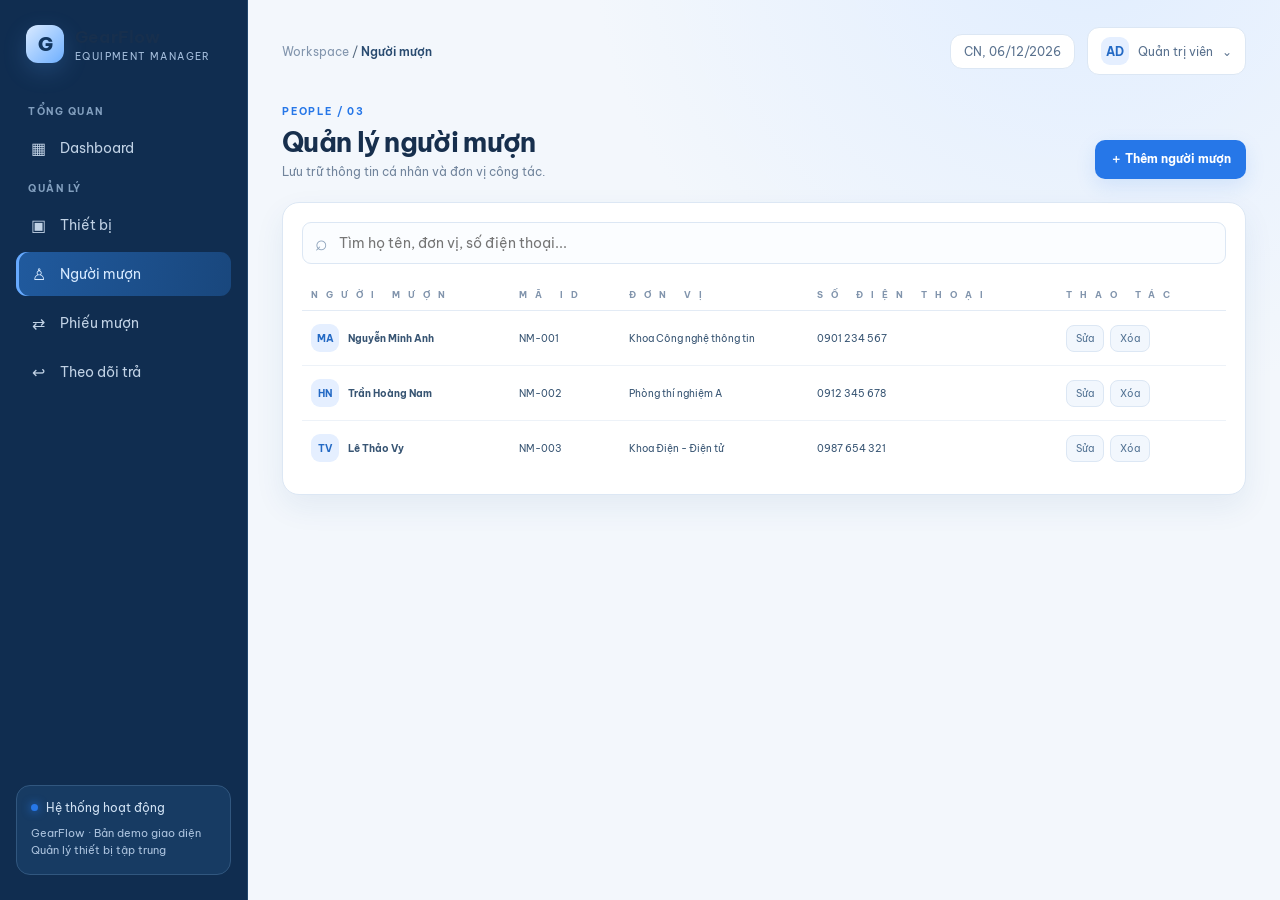
==== customers.html @ 8dd754bb "split pages" ====
<!DOCTYPE html>
<html lang="vi">
<head>
<meta charset="UTF-8">
<meta name="viewport" content="width=device-width, initial-scale=1.0">
<title>Người mượn | GearFlow Blue</title>
<link rel="preconnect" href="https://fonts.googleapis.com">
<link rel="preconnect" href="https://fonts.gstatic.com" crossorigin>
<link href="https://fonts.googleapis.com/css2?family=Be+Vietnam+Pro:wght@400;500;600;700;800&display=swap" rel="stylesheet">
<link rel="stylesheet" href="main.css">

</head>
<body data-page="borrowers">
<div class="app">
<aside class="sidebar">
  <div class="brand"><div class="brand-mark">G</div><div><strong>GearFlow</strong><small>EQUIPMENT MANAGER</small></div></div>
  <div class="nav-label">TỔNG QUAN</div>
  <nav class="nav">
    <a href="main.html" data-page="dashboard"><span class="ico">▦</span><span class="nav-text">Dashboard</span></a>
  </nav>
  <div class="nav-label">QUẢN LÝ</div>
  <nav class="nav">
    <a href="devices.html" data-page="devices"><span class="ico">▣</span><span class="nav-text">Thiết bị</span></a>
    <a class="active" href="customers.html" data-page="borrowers"><span class="ico">♙</span><span class="nav-text">Người mượn</span></a>
    <a href="history.html" data-page="loans"><span class="ico">⇄</span><span class="nav-text">Phiếu mượn</span></a>
    <a href="observe.html" data-page="returns"><span class="ico">↩</span><span class="nav-text">Theo dõi trả</span></a>
  </nav>
  <div class="sidebar-bottom"><div class="online"><span class="dot"></span> Hệ thống hoạt động</div><p>GearFlow · Bản demo giao diện<br>Quản lý thiết bị tập trung</p></div>
</aside>
<main class="main">
  <div class="topbar"><div class="crumb">Workspace <span style="color:#53677d">/</span> <b id="crumb">Người mượn</b></div><div class="top-right"><div class="date-chip" id="today"></div><div class="user-chip"><div class="avatar">AD</div><span>Quản trị viên</span>⌄</div></div></div>
  <section id="page"></section>
</main>
</div>
<div class="modal-backdrop" id="modalBackdrop"><div class="modal"><div class="modal-head"><h3 id="modalTitle">Thêm mới</h3><button class="close" onclick="closeModal()">×</button></div><form id="modalForm"><div id="modalFields" class="form-grid"></div><div class="modal-actions"><button type="button" class="btn btn-ghost" onclick="closeModal()">Hủy</button><button class="btn btn-primary" type="submit">Lưu thông tin</button></div></form></div></div>
<div class="toast" id="toast"></div>

<script src="main.js"></script>
</body>
</html>
---- main.css ----
:root{
  --bg:#0b1018;--panel:#121b27;
  --panel2:#172332;--line:#253447;
  --text:#edf4fb;--muted:#91a2b7;
  --green:#42e0a1;--green2:#1a9d75;
  --blue:#58a6ff;--yellow:#f6c768;
  --red:#ff6b78;--purple:#b79aff;
  --radius:17px;--shadow:0 16px 40px rgba(0,0,0,.22)
}
*{box-sizing:border-box}
body{
    margin:0;
    background:radial-gradient(circle at 80% -10%,#1a3440 0,transparent 30%),var(--bg);color:var(--text);
    font-family:'Be Vietnam Pro',sans-serif;
    font-size:14px}
button,input,select{
    font:inherit
}
button{
    cursor:pointer
}
.app{
    display:flex;
    min-height:100vh
}
.sidebar{
    width:248px;
    background:#0d1520;
    border-right:1px solid var(--line);
    padding:25px 16px;position:fixed;
    inset:0 auto 0 0;display:flex;
    flex-direction:column;
    z-index:5
}
.brand{
    display:flex;
    align-items:center;
    gap:11px;
    padding:0 10px 30px
}
.brand-mark{
    width:38px;
    height:38px;
    border-radius:12px;
    background:linear-gradient(135deg,var(--green),#158b80);
    display:grid;
    place-items:center;
    color:#07140f;
    font-weight:900;
    font-size:19px;
    box-shadow:0 8px 24px #25d69a33
}
.brand strong{
    font-size:17px;
    letter-spacing:.2px
}
.brand small{
    display:block;
    color:var(--muted);
    font-size:10px;
    margin-top:2px;
    letter-spacing:1.4px
}
.nav-label{
    font-size:10px;
    color:#64768b;
    font-weight:700;
    letter-spacing:1.5px;
    padding:12px 12px 8px
}
.nav{
    display:grid;
    gap:5px
}
.nav a{
    border:0;
    background:transparent;
    color:#9eafc2;
    text-align:left;
    padding:12px 13px;
    border-radius:11px;
    display:flex;
    align-items:center;
    gap:12px;
    transition:.2s
}
.nav a:hover{
    background:#172536;
    color:#fff
}
.nav a.active{
    background:linear-gradient(100deg,#1b493e,#17352f);
    color:var(--green);
    box-shadow:inset 3px 0 var(--green)
}
.nav .ico{
    width:19px;
    text-align:center;
    font-size:16px
}
.sidebar-bottom{
    margin-top:auto;
    border:1px solid var(--line);
    border-radius:14px;
    padding:14px;
    background:#121e2b
}
.online{
    display:flex;
    align-items:center;
    gap:8px;
    color:#b8c6d5;
    font-size:12px
}
.dot{
    width:7px;
    height:7px;
    background:var(--green);
    border-radius:50%;
    box-shadow:0 0 10px var(--green)
}
.sidebar-bottom p{
    font-size:11px;
    color:var(--muted);
    line-height:1.6;margin:10px 0 0
}
.main{
    margin-left:248px;
    width:calc(100% - 248px);
    padding:27px 34px 50px;
    max-width:1700px
}
.topbar{
    display:flex;
    justify-content:space-between;
    align-items:center;
    margin-bottom:30px;
    gap:16px
}
.crumb{
    color:var(--muted);
    font-size:12px
}
.crumb b{
    color:var(--text);
    font-weight:600
}
.top-right{
    display:flex;
    align-items:center;
    gap:12px
}
.date-chip,.user-chip{
    border:1px solid var(--line);
    background:#111b27;border-radius:12px;
    padding:9px 13px;
    color:#b9c8d8;
    font-size:12px
}
.user-chip{
    display:flex;
    align-items:center;
    gap:9px
}
.avatar{
    width:28px;
    height:28px;
    border-radius:9px;
    background:#254c48;
    color:var(--green);
    display:grid;
    place-items:center;
    font-weight:700
}
.page-head{
    display:flex;
    justify-content:space-between;
    align-items:flex-end;
    margin-bottom:23px;
    gap:15px
}
.eyebrow{
    color:var(--green);
    font-size:10px;
    letter-spacing:1.8px;
    font-weight:700;
    text-transform:uppercase
}
.page-head h1{
    font-size:27px;
    margin:7px 0 5px;
    letter-spacing:-.7px
}
.page-head p{
    margin:0;
    color:var(--muted);
    font-size:12px
}
.btn{
    border:0;
    border-radius:10px;
    padding:11px 15px;
    font-weight:700;
    font-size:12px;
    display:inline-flex;
    align-items:center;
    gap:8px
}
.btn-primary{
    background:var(--green);
    color:#06150f;
    box-shadow:0 7px 20px #42e0a122
}
.btn-primary:hover{
    background:#6af0b9
}
.btn-ghost{
    background:#1a2939;
    color:#d7e4f1;
    border:1px solid var(--line)
}
.btn-danger{
    background:#48232c;
    color:#ff9aa4;
    border:1px solid #67313b
}
.stats{
    display:grid;
    grid-template-columns:repeat(4,1fr);
    gap:15px;
    margin-bottom:19px
}
.stat{
    background:linear-gradient(145deg,#152231,#111a26);
    border:1px solid var(--line);border-radius:var(--radius);
    padding:18px 19px;
    position:relative;
    overflow:hidden
}
.stat:after{
    content:"";
    position:absolute;
    width:100px;
    height:100px;
    border-radius:50%;
    right:-38px;
    top:-42px;
    background:var(--glow,#42e0a1);
    opacity:.08;filter:blur(3px)
}
.stat-top{
    display:flex;
    justify-content:space-between;
    color:var(--muted);
    font-size:11px
}
.stat-icon{
    width:32px;
    height:32px;
    border-radius:10px;
    background:#203b38;
    color:var(--green);
    display:grid;
    place-items:center;
    font-size:16px
}
.stat strong{
    display:block;
    font-size:27px;
    margin:14px 0 5px;
    letter-spacing:-1px
}
.stat small{
    color:var(--muted);
    font-size:10px
}
.up{
    color:var(--green)!important
}
.grid-main{
    display:grid;
    grid-template-columns:minmax(0,1.65fr) minmax(260px,.85fr);
    gap:17px
}
.panel{
    background:var(--panel);
    border:1px solid var(--line);
    border-radius:var(--radius);
    padding:19px;box-shadow:var(--shadow);
    min-width:0
}
.panel-head{
    display:flex;
    justify-content:space-between;
    align-items:center;
    margin-bottom:17px;
    gap:10px
}
.panel-head h3{
    margin:0;
    font-size:14px
}
.panel-head p{
    margin:5px 0 0;
    color:var(--muted);
    font-size:10px
}
.text-link{
    background:none;
    border:0;
    color:var(--green);
    font-size:11px;
    font-weight:600
}
.chart{
    height:205px;
    display:flex;
    align-items:flex-end;
    gap:15px;
    padding:12px 4px 0;
    border-bottom:1px solid var(--line);
    background:repeating-linear-gradient(to bottom,transparent 0,transparent 49px,#233142 50px)
}
.bar-group{
    height:100%;
    flex:1;
    display:flex;
    align-items:flex-end;
    justify-content:center;
    gap:5px;position:relative
}
.bar{
    width:13px;
    border-radius:5px 5px 2px 2px;
    background:linear-gradient(180deg,var(--green),#1b8d70);
    min-height:4px
}
.bar.alt{
    background:linear-gradient(180deg,#538fca,#315b8b)
}
.bar-label{
    position:absolute;
    bottom:-22px;
    color:#8192a6;
    font-size:9px
}
.chart-legend{
    display:flex;
    gap:17px;
    margin-top:30px;
    color:var(--muted);
    font-size:10px
}
.legend-dot{
    display:inline-block;
    width:7px;
    height:7px;
    border-radius:50%;
    margin-right:6px;
    background:var(--green)
}
.legend-dot.blue{
    background:var(--blue)
}
.activity{
    display:grid;
    gap:15px
}
.activity-item{
    display:flex;
    gap:11px;
    align-items:flex-start
}
.activity-icon{
    width:31px;
    height:31px;
    border-radius:10px;
    background:#20372f;
    color:var(--green);
    display:grid;
    place-items:center;
    flex:none
}
.activity-item strong{
    display:block;
    font-size:11px;
    font-weight:600
}
.activity-item p{
    font-size:10px;
    color:var(--muted);
    margin:4px 0 0
}
.activity-item time{
    display:block;
    font-size:9px;
    color:#71849a;
    margin-top:5px
}
.lower-grid{
    display:grid;
    grid-template-columns:
    1.4fr 1fr;
    gap:17px;
    margin-top:17px
}
.table-wrap{
    overflow:auto
}
table{
    width:100%;
    border-collapse:collapse;
    white-space:nowrap
}
th{
    text-align:left;
    color:#75899f;
    font-size:9px;
    font-weight:700;
    letter-spacing:8px;
    padding:10px 9px;
    border-bottom:1px solid var(--line)
}
td{
    padding:13px 9px;
    border-bottom:1px solid #202d3c;
    font-size:10px;
    color:#d2deea
}
tbody tr:last-child td{
    border-bottom:0
}
.device-cell{
    display:flex;
    align-items:center;
    gap:9px
}
.device-pic{
    width:31px;
    height:31px;
    border-radius:9px;
    background:#20313c;
    display:grid;
    place-items:center;
    font-size:15px
}
.device-cell b{
    font-size:10px
}
.device-cell small{
    display:block;
    color:var(--muted);
    font-size:9px;
    margin-top:3px
}
.status{
    padding:5px 8px;
    border-radius:20px;
    font-size:9px;
    font-weight:700;
    display:inline-block
}
.status.green{
    background:#153a30;
    color:#5ce7ad
}
.status.yellow{
    background:#40351d;
    color:#f6ce75
}
.status.red{
    background:#42232b;
    color:#ff8c98
}
.status.blue{
    background:#1b3048;
    color:#83bdff
}
.quick-grid{
    display:grid;
    grid-template-columns:1fr 1fr;
    gap:10px
}
.quick{
    border:1px solid var(--line);
    border-radius:12px;
    padding:13px;
    background:#142130;
    color:#dbe6f1;
    text-align:left
}
.quick:hover{
    border-color:#3c8c72;
    background:#18302e
}
.quick span{
    font-size:18px
}
.quick b{
    display:block;
    font-size:10px;
    margin-top:9px
}
.quick small{
    display:block;
    color:var(--muted);
    font-size:9px;
    margin-top:4px
}
.toolbar{
    display:flex;
    gap:10px;
    flex-wrap:wrap;
    margin-bottom:15px
}
.search{
    flex:1;
    min-width:190px;
    position:relative
}
.search input{
    width:100%;
    padding:11px 13px 11px 36px
}
.search:before{
    content:"⌕";
    position:absolute;
    left:13px;
    top:7px;
    font-size:21px;
    color:#8294a8
}
.field,input,select{
    background:#0f1925;
    border:1px solid var(--line);
    color:var(--text);
    border-radius:9px;
    padding:10px 11px;
    outline:none
}
.field:focus,input:focus,select:focus{
    border-color:var(--green);
    box-shadow:0 0 0 3px #42e0a11a
}
.toolbar select{
    min-width:145px
}
.action-btn{
    border:1px solid var(--line);
    background:#1a2938;
    color:#bcd0e0;
    border-radius:8px;
    padding:6px 9px;
    font-size:10px;
    margin-right:4px
}
.action-btn:hover{
    border-color:var(--green);
    color:var(--green)
}
.form-grid{
    display:grid;
    grid-template-columns:1fr 1fr;
    gap:13px
}
.form-group{
    display:grid;
    gap:6px
}
.form-group label{
    font-size:10px;
    color:#a9b9c9
}
.form-group input,.form-group select{
    width:100%
}
.form-group.full{
    grid-column:1/-1
}
.modal-backdrop{
    position:fixed;
    inset:0;background:#03070dcc;
    display:none;
    align-items:center;
    justify-content:center;
    padding:18px;
    z-index:20
}
.modal-backdrop.show{
    display:flex
}
.modal{
    width:min(520px,100%);
    background:#121d2a;
    border:1px solid #304257;
    border-radius:18px;
    padding:22px;
    box-shadow:0 30px 90px #0009
}
.modal-head{
    display:flex;
    justify-content:space-between;
    align-items:center;
    margin-bottom:18px
}
.modal-head h3{
    margin:0;
    font-size:16px
}
.close{
    background:none;
    border:0;
    color:#9aabba;
    font-size:23px
}
.modal-actions{
    display:flex;justify-content:flex-end;
    gap:9px;
    margin-top:20px
}
.empty{
    text-align:center;
    padding:35px;
    color:var(--muted)
}
.empty div{
    font-size:30px;
    margin-bottom:10px
}
.toast{
    position:fixed;
    right:24px;
    bottom:24px;
    background:#18372e;
    border:1px solid #2d765d;
    color:#a6f4d1;
    padding:12px 17px;
    border-radius:11px;
    font-size:12px;
    opacity:0;
    transform:translateY(10px);
    transition:25s;
    pointer-events:none;
    z-index:40
}
.toast.show{
    opacity:1;
    transform:translateY(0)
}
.mobile-menu{
    display:none
}
@media(max-width:1050px){
    .stats{
        grid-template-columns:repeat(2,1fr)
    }
    .grid-main,.lower-grid{
        grid-template-columns:1fr
    }
}
@media(max-width:720px){
    .sidebar{
        width:72px;
        padding:20px 9px
    }
    .brand{
        padding:0 7px 25px
    }
    .brand strong,.brand small,.nav-label,.nav a .nav-text,.sidebar-bottom{
        display:none
    }
    .nav a{
        justify-content:center;
        padding:13px 8px
    }
    .main{
        margin-left:72px;
        width:calc(100% - 72px);
        padding:20px 14px
    }
    .topbar{
        align-items:flex-start
    }
    .date-chip{
        display:none
    }
    .page-head{
        align-items:flex-start;
        flex-direction:column
    }
    .stats{
        gap:9px
    }
    .stat{
        padding:14px
    }
    .stat strong{
        font-size:23px
    }
    .stat-top{
        font-size:10px
    }
    .form-grid{
        grid-template-columns:1fr
    }
    .form-group.full{
        grid-column:auto
    }
}

/* BLUE THEME OVERRIDES */
:root{
 --bg:#f3f7fc;
 --panel:#ffffff;
 --panel2:#edf4fc;
 --line:#dce7f4;
 --text:#172f4d;
 --muted:#71849c;
 --green:#2677e8;
 --green2:#185fc0;
 --blue:#2677e8;
 --yellow:#e6a23c;
 --red:#e45c68;
 --purple:#8a76d6;
 --shadow:0 12px 30px rgba(31,76,130,.075)
}
body{
    background:radial-gradient(circle at 85% -10%,#e0edff 0,transparent 34%),var(--bg);color:var(--text)
}
.sidebar{
    background:#102d50;
    border-right:1px solid #23466c
}
.brand-mark{
    background:linear-gradient(135deg,#d9eaff,#6eafff);
    color:#12365f;
    box-shadow:0 8px 24px #66aaff33
}
.brand small{
    color:#a8c1df
}
.nav-label{
    color:#829fbe
}
.nav a{
    color:#c1d2e5
}
.nav a:hover{
    background:#1c416b;
    color:#fff
}
.nav a.active{
    background:linear-gradient(100deg,#205a9e,#19477d);
    color:#d7eaff;
    box-shadow:inset 3px 0 #67aaff
}
.sidebar-bottom{
    background:#173b63;
    border-color:#31577f
}
.online{
    color:#d1e2f4
}
.sidebar-bottom p{
    color:#adc4df
}
.crumb{
    color:#8295ad
}
.crumb b{
    color:#294b70
}
.date-chip,.user-chip{
    border-color:var(--line);
    background:#fff;
    color:#59718e
}
.avatar{
    background:#e5efff;
    color:#2369c4
}
.eyebrow{
    color:#2677e8
}
.stat{
    background:linear-gradient(145deg,#fff,#f7faff);
    border-color:var(--line)
}
.stat-top{
    color:#71849c
}
.stat-icon{
    background:#e7f0ff;
    color:#2677e8
}
.stat small{
    color:#7c8fa5
}
.panel{
    background:#fff;
    border-color:var(--line);
    box-shadow:var(--shadow)
}
.chart{
    border-bottom-color:#e1eaf5;
    background:repeating-linear-gradient(to bottom,transparent 0,transparent 49px,#edf3fa 50px)
}
.bar{
    background:linear-gradient(180deg,#66aaff,#2677e8)
}
.bar.alt{
    background:linear-gradient(180deg,#9bb9df,#547eae)
}
.bar-label{
    color:#8295ad
}
.chart-legend{
    color:#7488a0
}
.activity-icon{
    background:#e8f1ff;
    color:#2677e8
}
.activity-item p{
    color:#7b8ea5
}
.activity-item time{
    color:#91a1b4
}
th{
    color:#8295ad;border-bottom-color:#e3ebf5
}
td{
    color:#385573;border-bottom-color:#edf2f8
}
.device-pic{
    background:#eaf2fc
}
.status.green{
    background:#e4f4eb;
    color:#238653
}
.status.yellow{
    background:#fff3dc;
    color:#a8751e
}
.status.red{
    background:#fde9eb;
    color:#c34653
}
.status.blue{background:#e5efff;
    color:#276bc2
}
.quick{border-color:#e0e9f4;
    background:#f8fbff;
    color:#294b70
}
.quick:hover{
    border-color:#8ab8f0;
    background:#f0f6ff
}
.quick small{
    color:#8295ad
}
.field,input,select{
    background:#fbfdff;
    border-color:#dce7f4;
    color:#25496e
}
.field:focus,input:focus,select:focus{
    border-color:#5c9bea;
    box-shadow:0 0 0 3px #2677e81a
}
.toolbar select{
    background:#fbfdff
}
.search:before{
    color:#8aa0b9
}
.action-btn{
    border-color:#dce7f4;
    background:#f2f7fd;
    color:#527293
}
.action-btn:hover{
    border-color:#70a9ee;
    color:#236dca
}
.modal-backdrop{
    background:#102d5099
}
.modal{
    background:#fff;
    border-color:#d7e5f5;
    box-shadow:0 30px 90px #244a7330
}
.modal-head h3{
    color:#23466b
}
.close{
    color:#8498ae
}
.btn-primary{
    background:#2677e8;
    color:#fff;
    box-shadow:0 7px 20px #2677e822
}
.btn-primary:hover{
    background:#185fc0
}
.btn-ghost{
    background:#f2f7fd;
    color:#456582;
    border-color:#dce7f4
}
.btn-danger{
    background:#fde9eb;
    color:#bf4651;
    border-color:#f3cbd0
}
.text-link{
    color:#2677e8
}
.toast{
    background:#e8f2ff;
    border-color:#b6d3f7;
    color:#245d9d
}


/* Thanh điều hướng dùng thẻ <a> thay cho <button> */
.nav a{
    text-decoration:none;
    font:inherit;
    cursor:pointer
}
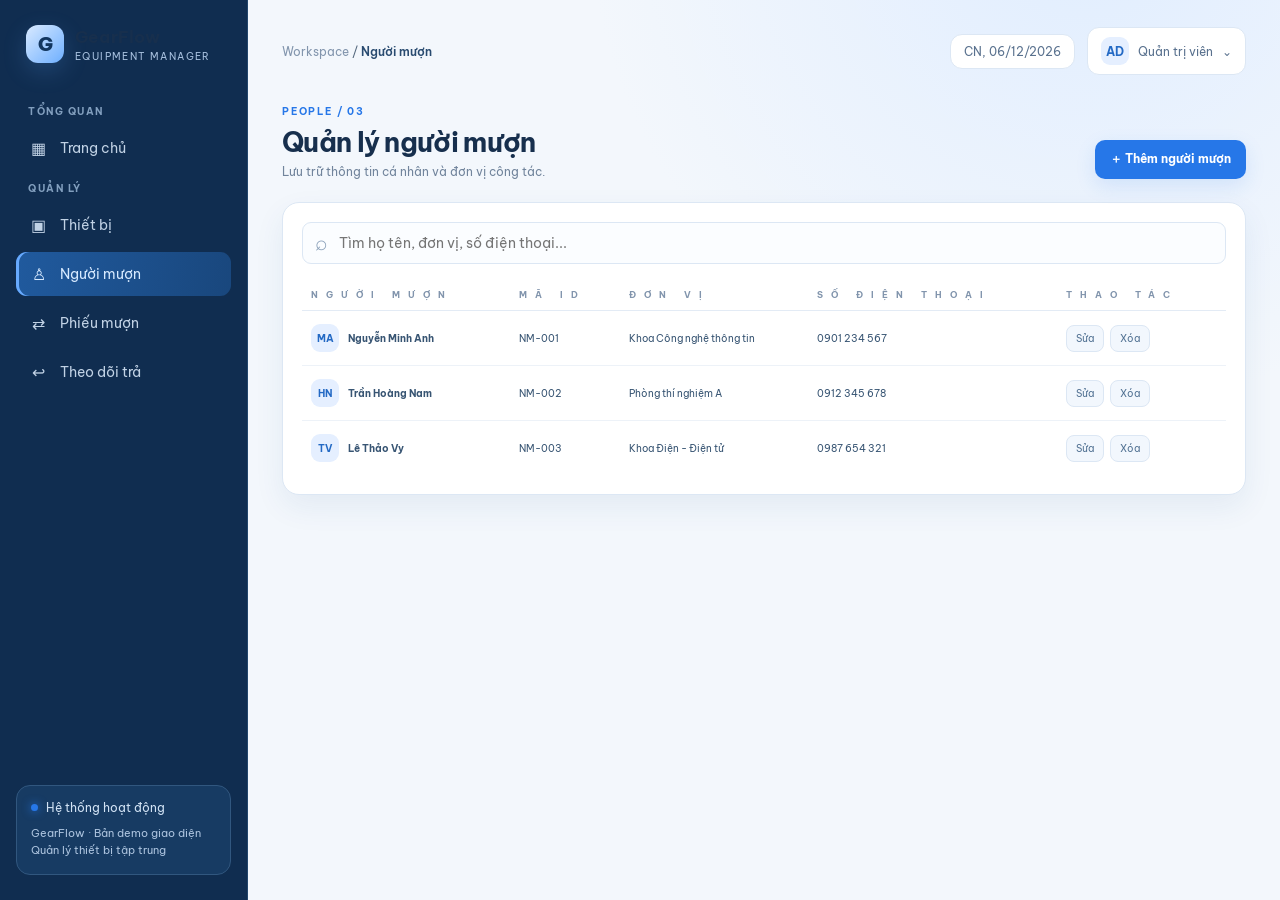
==== commit ea4f692a: "js  xử lý dữ liệu , html  xử lý khung" ====
--- a/customers.html
+++ b/customers.html
@@ -10,18 +10,18 @@
 <link rel="stylesheet" href="main.css">
 
 </head>
-<body data-page="borrowers">
+<body data-page="customers">
 <div class="app">
 <aside class="sidebar">
   <div class="brand"><div class="brand-mark">G</div><div><strong>GearFlow</strong><small>EQUIPMENT MANAGER</small></div></div>
   <div class="nav-label">TỔNG QUAN</div>
   <nav class="nav">
-    <a href="main.html" data-page="dashboard"><span class="ico">▦</span><span class="nav-text">Dashboard</span></a>
+    <a href="main.html" data-page="trangchu"><span class="ico">▦</span><span class="nav-text">Trang chủ</span></a>
   </nav>
   <div class="nav-label">QUẢN LÝ</div>
   <nav class="nav">
     <a href="devices.html" data-page="devices"><span class="ico">▣</span><span class="nav-text">Thiết bị</span></a>
-    <a class="active" href="customers.html" data-page="borrowers"><span class="ico">♙</span><span class="nav-text">Người mượn</span></a>
+    <a class="active" href="customers.html" data-page="customers"><span class="ico">♙</span><span class="nav-text">Người mượn</span></a>
     <a href="history.html" data-page="loans"><span class="ico">⇄</span><span class="nav-text">Phiếu mượn</span></a>
     <a href="observe.html" data-page="returns"><span class="ico">↩</span><span class="nav-text">Theo dõi trả</span></a>
   </nav>
@@ -29,7 +29,38 @@
 </aside>
 <main class="main">
   <div class="topbar"><div class="crumb">Workspace <span style="color:#53677d">/</span> <b id="crumb">Người mượn</b></div><div class="top-right"><div class="date-chip" id="today"></div><div class="user-chip"><div class="avatar">AD</div><span>Quản trị viên</span>⌄</div></div></div>
-  <section id="page"></section>
+  <section id="page">
+    <div class="page-head">
+      <div>
+        <div class="eyebrow">PEOPLE / 03</div>
+        <h1>Quản lý người mượn</h1>
+        <p>Lưu trữ thông tin cá nhân và đơn vị công tác.</p>
+      </div>
+      <button class="btn btn-primary" onclick="openModal('borrower')">＋ Thêm người mượn</button>
+    </div>
+
+    <div class="panel">
+      <div class="toolbar">
+        <div class="search">
+          <input id="searchBox" placeholder="Tìm họ tên, đơn vị, số điện thoại..." oninput="filterRows()">
+        </div>
+      </div>
+      <div class="table-wrap">
+        <table>
+          <thead>
+            <tr>
+            <th>NGƯỜI MƯỢN</th>
+            <th>MÃ ID</th>
+            <th>ĐƠN VỊ</th>
+            <th>SỐ ĐIỆN THOẠI</th>
+            <th>THAO TÁC</th>
+            </tr>
+          </thead>
+          <tbody id="tableBody"></tbody>
+        </table>
+      </div>
+    </div>
+  </section>
 </main>
 </div>
 <div class="modal-backdrop" id="modalBackdrop"><div class="modal"><div class="modal-head"><h3 id="modalTitle">Thêm mới</h3><button class="close" onclick="closeModal()">×</button></div><form id="modalForm"><div id="modalFields" class="form-grid"></div><div class="modal-actions"><button type="button" class="btn btn-ghost" onclick="closeModal()">Hủy</button><button class="btn btn-primary" type="submit">Lưu thông tin</button></div></form></div></div>
--- a/main.css
+++ b/main.css
@@ -43,8 +43,9 @@
     height:38px;
     border-radius:12px;
     background:linear-gradient(135deg,var(--green),#158b80);
-    display:grid;
-    place-items:center;
+    display:flex;
+    align-items:center;
+    justify-content:center;
     color:#07140f;
     font-weight:900;
     font-size:19px;
@@ -69,7 +70,8 @@
     padding:12px 12px 8px
 }
 .nav{
-    display:grid;
+    display:flex;
+    flex-direction:column;
     gap:5px
 }
 .nav a{
@@ -168,8 +170,9 @@
     border-radius:9px;
     background:#254c48;
     color:var(--green);
-    display:grid;
-    place-items:center;
+    display:flex;
+    align-items:center;
+    justify-content:center;
     font-weight:700
 }
 .page-head{
@@ -225,10 +228,12 @@
     border:1px solid #67313b
 }
 .stats{
-    display:grid;
-    grid-template-columns:repeat(4,1fr);
+    display:flex;
     gap:15px;
     margin-bottom:19px
+}
+.stats>.stat{
+    flex:1
 }
 .stat{
     background:linear-gradient(145deg,#152231,#111a26);
@@ -260,8 +265,9 @@
     border-radius:10px;
     background:#203b38;
     color:var(--green);
-    display:grid;
-    place-items:center;
+    display:flex;
+    align-items:center;
+    justify-content:center;
     font-size:16px
 }
 .stat strong{
@@ -278,9 +284,16 @@
     color:var(--green)!important
 }
 .grid-main{
-    display:grid;
-    grid-template-columns:minmax(0,1.65fr) minmax(260px,.85fr);
+    display:flex;
     gap:17px
+}
+.grid-main>:first-child{
+    flex:1.65 1 0;
+    min-width:0
+}
+.grid-main>:last-child{
+    flex:.85 1 0;
+    min-width:260px
 }
 .panel{
     background:var(--panel);
@@ -363,7 +376,8 @@
     background:var(--blue)
 }
 .activity{
-    display:grid;
+    display:flex;
+    flex-direction:column;
     gap:15px
 }
 .activity-item{
@@ -377,8 +391,9 @@
     border-radius:10px;
     background:#20372f;
     color:var(--green);
-    display:grid;
-    place-items:center;
+    display:flex;
+    align-items:center;
+    justify-content:center;
     flex:none
 }
 .activity-item strong{
@@ -398,11 +413,17 @@
     margin-top:5px
 }
 .lower-grid{
-    display:grid;
-    grid-template-columns:
-    1.4fr 1fr;
+    display:flex;
     gap:17px;
     margin-top:17px
+}
+.lower-grid>:first-child{
+    flex:1.4 1 0;
+    min-width:0
+}
+.lower-grid>:last-child{
+    flex:1 1 0;
+    min-width:0
 }
 .table-wrap{
     overflow:auto
@@ -440,8 +461,9 @@
     height:31px;
     border-radius:9px;
     background:#20313c;
-    display:grid;
-    place-items:center;
+    display:flex;
+    align-items:center;
+    justify-content:center;
     font-size:15px
 }
 .device-cell b{
@@ -477,9 +499,12 @@
     color:#83bdff
 }
 .quick-grid{
-    display:grid;
-    grid-template-columns:1fr 1fr;
+    display:flex;
+    flex-wrap:wrap;
     gap:10px
+}
+.quick-grid>.quick{
+    flex:0 0 calc(50% - 5px)
 }
 .quick{
     border:1px solid var(--line);
@@ -559,12 +584,15 @@
     color:var(--green)
 }
 .form-grid{
-    display:grid;
-    grid-template-columns:1fr 1fr;
+    display:flex;
+    flex-wrap:wrap;
     gap:13px
 }
 .form-group{
-    display:grid;
+    display:flex;
+    flex-direction:column;
+    flex:0 0 calc(50% - 6.5px);
+    min-width:0;
     gap:6px
 }
 .form-group label{
@@ -575,7 +603,7 @@
     width:100%
 }
 .form-group.full{
-    grid-column:1/-1
+    flex-basis:100%
 }
 .modal-backdrop{
     position:fixed;
@@ -652,10 +680,18 @@
 }
 @media(max-width:1050px){
     .stats{
-        grid-template-columns:repeat(2,1fr)
+        flex-wrap:wrap
+    }
+    .stats>.stat{
+        flex:0 0 calc(50% - 7.5px)
     }
     .grid-main,.lower-grid{
-        grid-template-columns:1fr
+        flex-direction:column
+    }
+    .grid-main>:first-child,.grid-main>:last-child,
+    .lower-grid>:first-child,.lower-grid>:last-child{
+        flex:none;
+        min-width:0
     }
 }
 @media(max-width:720px){
@@ -691,6 +727,9 @@
     .stats{
         gap:9px
     }
+    .stats>.stat{
+        flex:0 0 calc(50% - 4.5px)
+    }
     .stat{
         padding:14px
     }
@@ -700,11 +739,8 @@
     .stat-top{
         font-size:10px
     }
-    .form-grid{
-        grid-template-columns:1fr
-    }
-    .form-group.full{
-        grid-column:auto
+    .form-group{
+        flex-basis:100%
     }
 }
 
@@ -926,11 +962,11 @@
     border-color:#b6d3f7;
     color:#245d9d
 }
-
-
-/* Thanh điều hướng dùng thẻ <a> thay cho <button> */
-.nav a{
-    text-decoration:none;
-    font:inherit;
-    cursor:pointer
-}
+
+
+/* Thanh điều hướng dùng thẻ <a> thay cho <button> */
+.nav a{
+    text-decoration:none;
+    font:inherit;
+    cursor:pointer
+}
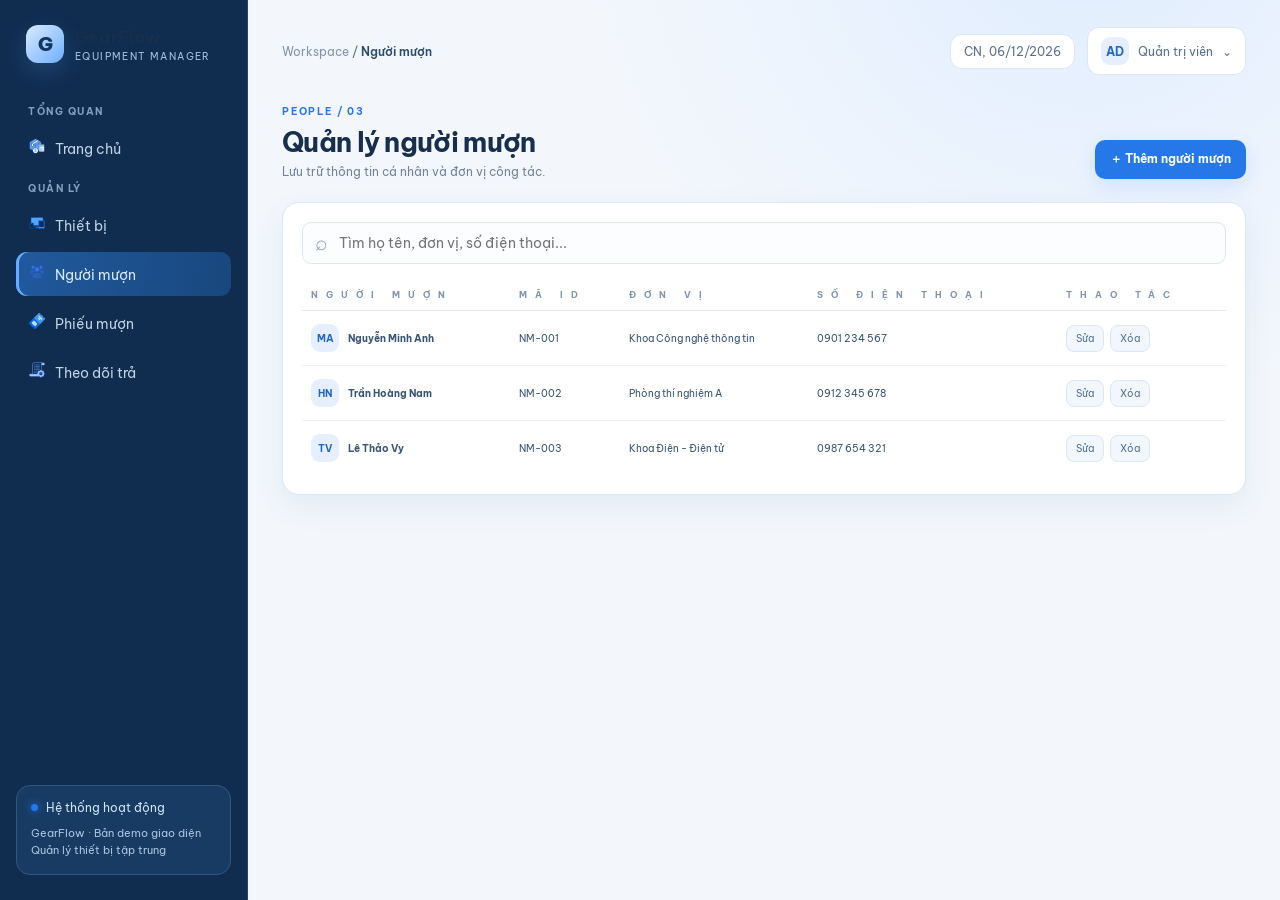
==== commit e761fee6: "Xoá icon dạng text thêm file vào img" ====
--- a/customers.html
+++ b/customers.html
@@ -16,14 +16,14 @@
   <div class="brand"><div class="brand-mark">G</div><div><strong>GearFlow</strong><small>EQUIPMENT MANAGER</small></div></div>
   <div class="nav-label">TỔNG QUAN</div>
   <nav class="nav">
-    <a href="main.html" data-page="trangchu"><span class="ico">▦</span><span class="nav-text">Trang chủ</span></a>
+    <a class="active" href="main.html" data-page="trangchu"><div><img class="ico" src="./images/menu-TongQuang.png" alt=""><span class="nav-text">Trang chủ</span></div></a>
   </nav>
   <div class="nav-label">QUẢN LÝ</div>
   <nav class="nav">
-    <a href="devices.html" data-page="devices"><span class="ico">▣</span><span class="nav-text">Thiết bị</span></a>
-    <a class="active" href="customers.html" data-page="customers"><span class="ico">♙</span><span class="nav-text">Người mượn</span></a>
-    <a href="history.html" data-page="loans"><span class="ico">⇄</span><span class="nav-text">Phiếu mượn</span></a>
-    <a href="observe.html" data-page="returns"><span class="ico">↩</span><span class="nav-text">Theo dõi trả</span></a>
+    <a href="devices.html" data-page="devices"><div><img class="ico" src="./images/menu-TB.png" alt=""><span class="nav-text">Thiết bị</span></div></a>
+    <a href="customers.html" data-page="customers"><div><img class="ico" src="./images/menu-Customers.png" alt=""><span class="nav-text">Người mượn</span></div></a>
+    <a href="history.html" data-page="loans"><div><img class="ico" src="./images/menu-PhieuMuon.png" alt=""><span class="nav-text">Phiếu mượn</span></div></a>
+    <a href="observe.html" data-page="returns"><div><img class="ico" src="./images/menu-history.png" alt=""><span class="nav-text">Theo dõi trả</span></div></a>
   </nav>
   <div class="sidebar-bottom"><div class="online"><span class="dot"></span> Hệ thống hoạt động</div><p>GearFlow · Bản demo giao diện<br>Quản lý thiết bị tập trung</p></div>
 </aside>
--- a/main.css
+++ b/main.css
@@ -96,9 +96,10 @@
     box-shadow:inset 3px 0 var(--green)
 }
 .nav .ico{
-    width:19px;
+    width:16px;
+    height: 16px;
     text-align:center;
-    font-size:16px
+    margin-right: 10px;
 }
 .sidebar-bottom{
     margin-top:auto;
@@ -264,11 +265,10 @@
     height:32px;
     border-radius:10px;
     background:#203b38;
-    color:var(--green);
     display:flex;
     align-items:center;
     justify-content:center;
-    font-size:16px
+    padding:4px;
 }
 .stat strong{
     display:block;
@@ -390,11 +390,12 @@
     height:31px;
     border-radius:10px;
     background:#20372f;
-    color:var(--green);
     display:flex;
     align-items:center;
     justify-content:center;
-    flex:none
+    flex:none;
+    padding: 2px;
+
 }
 .activity-item strong{
     display:block;
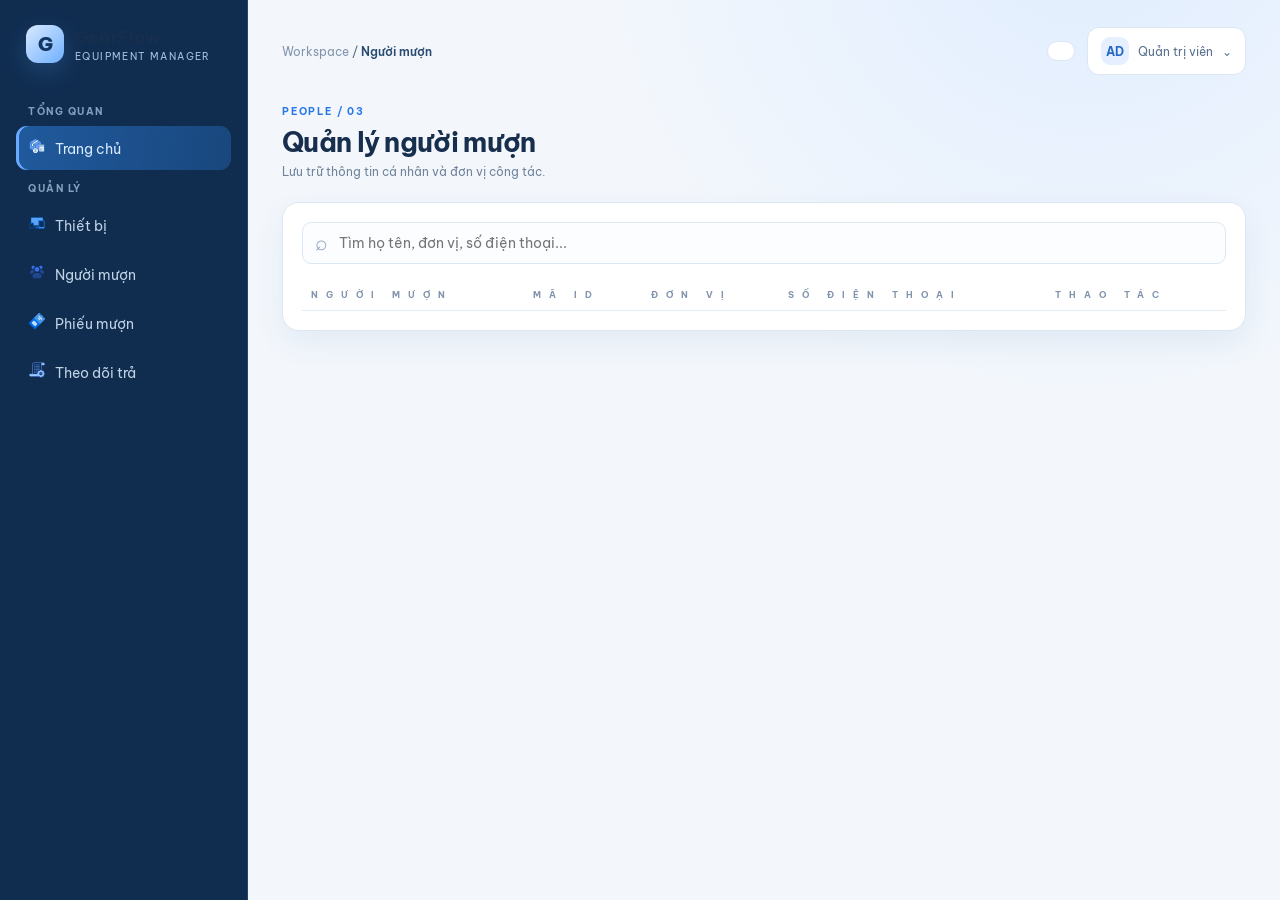
==== commit 7cc888f3: "Xóa hiển thị bảng demo và Nút thêm người mượn" ====
--- a/customers.html
+++ b/customers.html
@@ -25,7 +25,6 @@
     <a href="history.html" data-page="loans"><div><img class="ico" src="./images/menu-PhieuMuon.png" alt=""><span class="nav-text">Phiếu mượn</span></div></a>
     <a href="observe.html" data-page="returns"><div><img class="ico" src="./images/menu-history.png" alt=""><span class="nav-text">Theo dõi trả</span></div></a>
   </nav>
-  <div class="sidebar-bottom"><div class="online"><span class="dot"></span> Hệ thống hoạt động</div><p>GearFlow · Bản demo giao diện<br>Quản lý thiết bị tập trung</p></div>
 </aside>
 <main class="main">
   <div class="topbar"><div class="crumb">Workspace <span style="color:#53677d">/</span> <b id="crumb">Người mượn</b></div><div class="top-right"><div class="date-chip" id="today"></div><div class="user-chip"><div class="avatar">AD</div><span>Quản trị viên</span>⌄</div></div></div>
@@ -36,7 +35,6 @@
         <h1>Quản lý người mượn</h1>
         <p>Lưu trữ thông tin cá nhân và đơn vị công tác.</p>
       </div>
-      <button class="btn btn-primary" onclick="openModal('borrower')">＋ Thêm người mượn</button>
     </div>
 
     <div class="panel">
